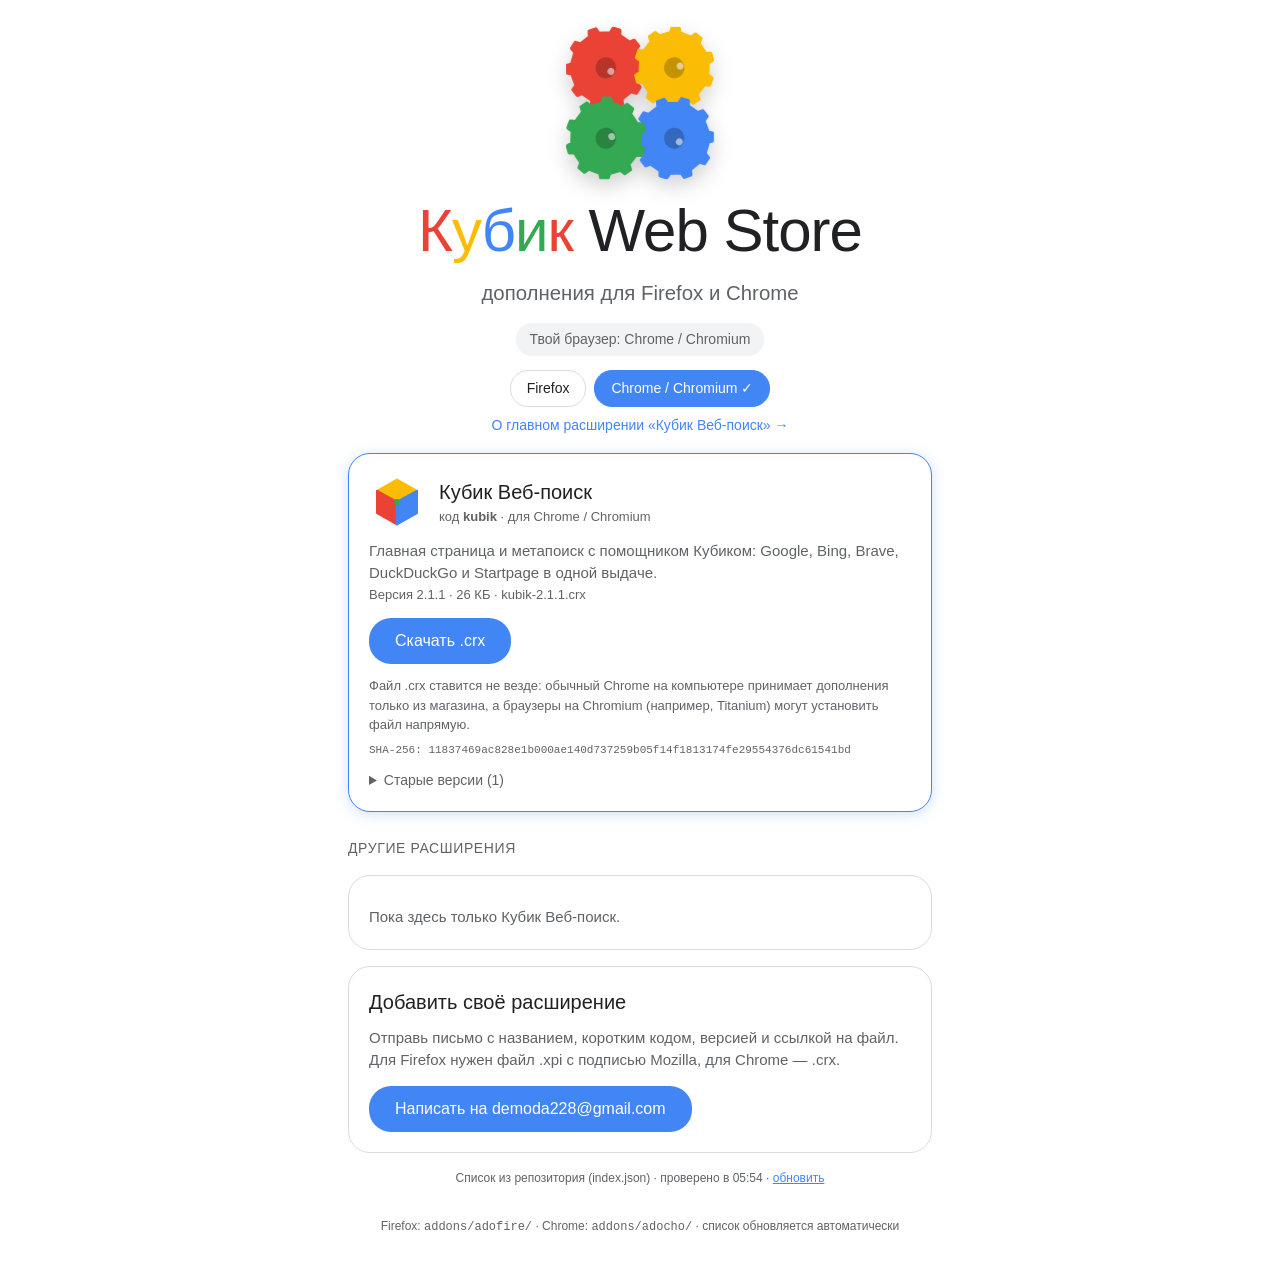
==== index.html @ f7eafb01 "Add files via upload" ====
<!DOCTYPE html><html lang="ru"><head><meta charset="utf-8"><meta name="viewport" content="width=device-width, initial-scale=1"><title>Кубик Web Store</title><link rel="icon" href="icon.svg"><link rel="stylesheet" href="store.css"></head><body data-base="" data-mode="store">
<main class="wrap">
<div class="hero"><div class="mascot" id="m"></div>
<h1 class="logo"><span style="color:#ea4335">К</span><span style="color:#fbbc05">у</span><span style="color:#4285f4">б</span><span style="color:#34a853">и</span><span style="color:#ea4335">к</span> Web Store<small>дополнения для Firefox и Chrome</small></h1>
<div class="det" id="det">Определяю браузер…</div>
<div class="tabs" id="tabs"></div>
<a class="back" href="kubikwebs/">О главном расширении «Кубик Веб-поиск» →</a></div>
<div class="upd" id="upd" hidden></div>
<div id="list"></div>
<div class="stat" id="stat"></div>
<footer>Firefox: <code>addons/adofire/</code> · Chrome: <code>addons/adocho/</code> · список обновляется автоматически</footer>
</main>
<script src="mascot.js"></script><script src="store.js"></script></body></html>
---- store.css ----
:root{--bg:#fff;--fg:#202124;--mut:#5f6368;--card:#fff;--line:#dadce0;--blue:#4285f4;--soft:#f1f3f4;color-scheme:light;box-sizing:border-box;padding-top:env(safe-area-inset-top,0)}
@media(prefers-color-scheme:dark){:root{--bg:#202124;--fg:#e8eaed;--mut:#9aa0a6;--card:#2d2e31;--line:#5f6368;--soft:#3c4043;color-scheme:dark}}
*{box-sizing:border-box}html,body{margin:0}
body{background:var(--bg);color:var(--fg);font-family:"Google Sans",Roboto,Arial,sans-serif;line-height:1.5}
.mascot{width:150px;height:150px;cursor:pointer;filter:drop-shadow(0 8px 10px rgba(0,0,0,.18));animation:float 3.2s ease-in-out infinite;margin:0 auto}
@keyframes float{50%{transform:translateY(-10px)}}.mascot.jump{animation:jump .6s}
@keyframes jump{30%{transform:translateY(-40px) scale(1.05)}60%{transform:translateY(0) scale(1.1,.9)}}
.wrap{max-width:620px;margin:0 auto;padding:28px 18px calc(50px + env(safe-area-inset-bottom,0))}
.hero{text-align:center}.logo{font-size:clamp(40px,11vw,60px);font-weight:500;letter-spacing:-1px;margin:8px 0 0}
.logo small{display:block;font-size:.34em;letter-spacing:0;color:var(--mut);font-weight:400;margin-top:2px}
.det{display:inline-block;margin:14px 0 4px;background:var(--soft);border-radius:16px;padding:6px 14px;font-size:14px;color:var(--mut)}
.card{background:var(--card);border:1px solid var(--line);border-radius:22px;padding:20px;margin:16px 0}
.card.main{border-color:var(--blue);box-shadow:0 2px 14px rgba(66,133,244,.25)}
.row{display:flex;gap:14px;align-items:center}.ico{width:56px;height:56px;border-radius:14px;flex:none}
.card h2{margin:0;font-size:20px;font-weight:500}.meta{color:var(--mut);font-size:13px}
.btn{display:inline-block;margin-top:14px;background:var(--blue);color:#fff;border-radius:22px;padding:11px 26px;text-decoration:none;font-weight:500}
.btn.off{background:var(--soft);color:var(--mut);pointer-events:none}
.note{font-size:13px;color:var(--mut);margin:12px 0 0}details{margin-top:12px;font-size:14px}summary{cursor:pointer;color:var(--mut)}
details a{color:var(--blue);text-decoration:none}.hash{font:11px/1.4 monospace;color:var(--mut);word-break:break-all;margin-top:8px}
h3{font-weight:500;margin:26px 0 0;color:var(--mut);font-size:14px;text-transform:uppercase;letter-spacing:.6px}
footer{text-align:center;color:var(--mut);font-size:12px;margin-top:30px}
.tabs{display:flex;gap:8px;justify-content:center;margin:10px 0 2px}.tab{border:1px solid var(--line);background:none;color:var(--fg);border-radius:18px;padding:7px 16px;font:inherit;font-size:14px;cursor:pointer}.tab.on{background:var(--blue);border-color:var(--blue);color:#fff}
.short{color:var(--mut);margin:10px 0 0;font-size:15px}.engines{display:flex;gap:8px;flex-wrap:wrap;margin:12px 0;padding:0;list-style:none}.engines li{background:var(--soft);border-radius:14px;padding:4px 12px;font-size:13px}
.back{display:inline-block;margin-top:6px;color:var(--blue);text-decoration:none;font-size:14px}
.new{background:#34a853;color:#fff;border-radius:8px;padding:1px 8px;font-size:11px;vertical-align:middle}
.upd{background:var(--blue);color:#fff;border-radius:16px;padding:10px 16px;margin:14px 0;font-size:14px}
.stat{text-align:center;color:var(--mut);font-size:12px;margin-top:16px}.stat a{color:var(--blue)}
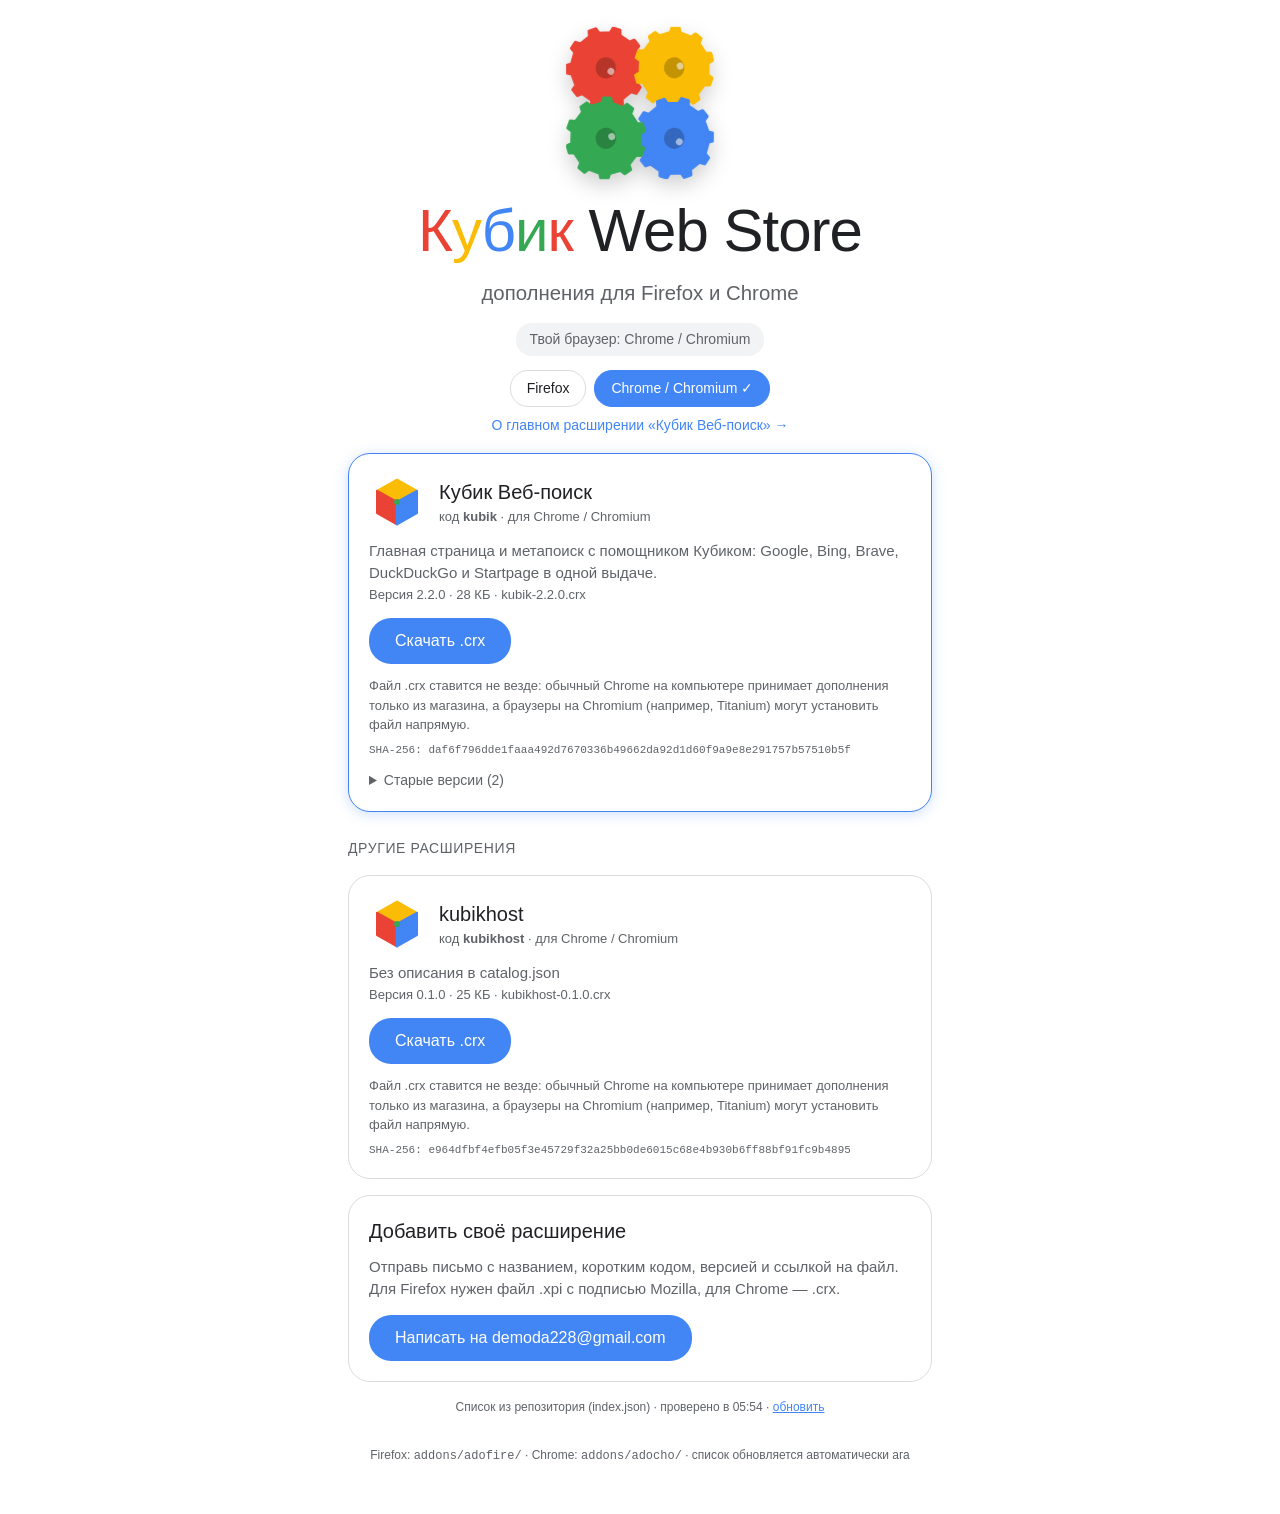
==== commit 84f1d6a9: "Update index.html" ====
--- a/index.html
+++ b/index.html
@@ -8,6 +8,6 @@
 <div class="upd" id="upd" hidden></div>
 <div id="list"></div>
 <div class="stat" id="stat"></div>
-<footer>Firefox: <code>addons/adofire/</code> · Chrome: <code>addons/adocho/</code> · список обновляется автоматически</footer>
+<footer>Firefox: <code>addons/adofire/</code> · Chrome: <code>addons/adocho/</code> · список обновляется автоматически ага</footer>
 </main>
 <script src="mascot.js"></script><script src="store.js"></script></body></html>
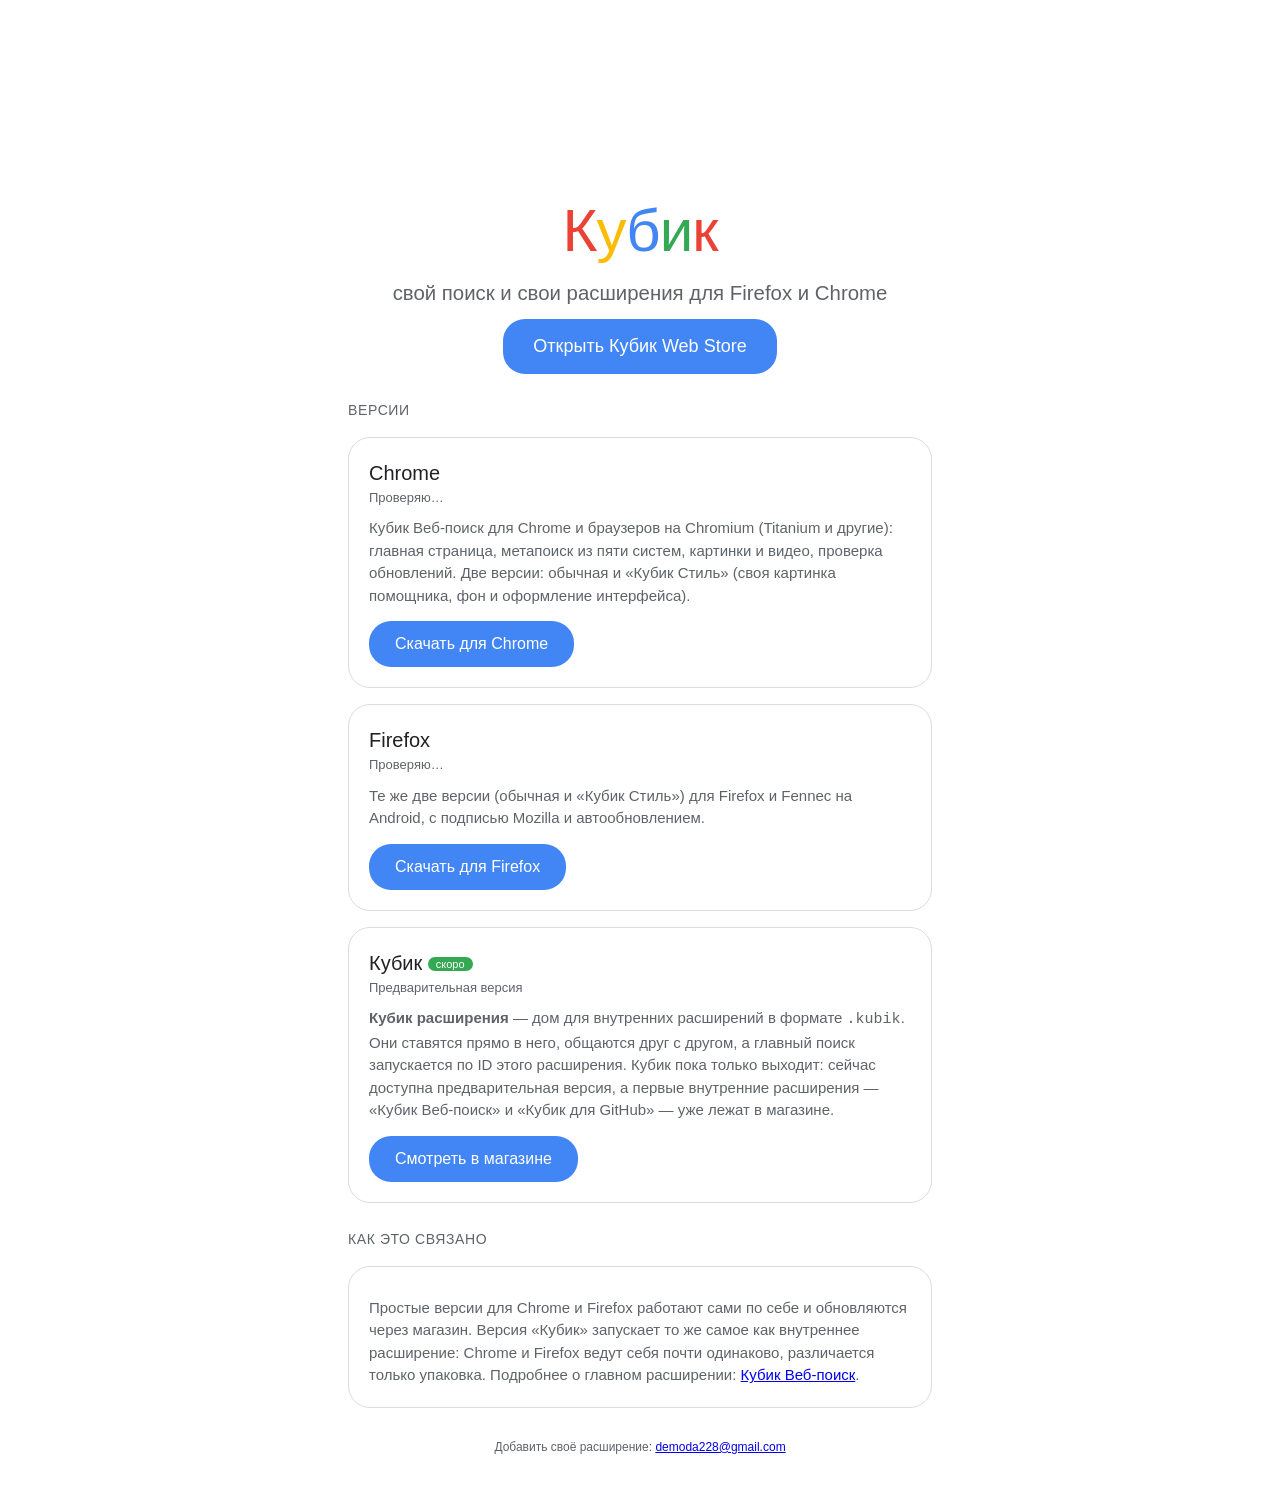
==== commit 58311bdc: "Add files via upload" ====
--- a/index.html
+++ b/index.html
@@ -1,13 +1,14 @@
-<!DOCTYPE html><html lang="ru"><head><meta charset="utf-8"><meta name="viewport" content="width=device-width, initial-scale=1"><title>Кубик Web Store</title><link rel="icon" href="icon.svg"><link rel="stylesheet" href="store.css"></head><body data-base="" data-mode="store">
+<!DOCTYPE html><html lang="ru"><head><meta charset="utf-8"><meta name="viewport" content="width=device-width, initial-scale=1"><title>Кубик — главный сайт</title><link rel="icon" href="icon.svg"><link rel="stylesheet" href="store.css"></head><body>
 <main class="wrap">
 <div class="hero"><div class="mascot" id="m"></div>
-<h1 class="logo"><span style="color:#ea4335">К</span><span style="color:#fbbc05">у</span><span style="color:#4285f4">б</span><span style="color:#34a853">и</span><span style="color:#ea4335">к</span> Web Store<small>дополнения для Firefox и Chrome</small></h1>
-<div class="det" id="det">Определяю браузер…</div>
-<div class="tabs" id="tabs"></div>
-<a class="back" href="kubikwebs/">О главном расширении «Кубик Веб-поиск» →</a></div>
-<div class="upd" id="upd" hidden></div>
-<div id="list"></div>
-<div class="stat" id="stat"></div>
-<footer>Firefox: <code>addons/adofire/</code> · Chrome: <code>addons/adocho/</code> · список обновляется автоматически ага</footer>
+<h1 class="logo"><span style="color:#ea4335">К</span><span style="color:#fbbc05">у</span><span style="color:#4285f4">б</span><span style="color:#34a853">и</span><span style="color:#ea4335">к</span><small>свой поиск и свои расширения для Firefox и Chrome</small></h1>
+<a class="btn big" href="store/">Открыть Кубик Web Store</a></div>
+<h3>Версии</h3>
+<div class="card" id="card-chrome"><h2>Chrome</h2><div class="meta" id="v-chrome">Проверяю…</div><p class="short">Кубик Веб-поиск для Chrome и браузеров на Chromium (Titanium и другие): главная страница, метапоиск из пяти систем, картинки и видео, проверка обновлений. Две версии: обычная и «Кубик Стиль» (своя картинка помощника, фон и оформление интерфейса).</p><a class="btn" href="store/?b=chrome">Скачать для Chrome</a></div>
+<div class="card" id="card-firefox"><h2>Firefox</h2><div class="meta" id="v-firefox">Проверяю…</div><p class="short">Те же две версии (обычная и «Кубик Стиль») для Firefox и Fennec на Android, с подписью Mozilla и автообновлением.</p><a class="btn" href="store/?b=firefox">Скачать для Firefox</a></div>
+<div class="card"><h2>Кубик <span class="new">скоро</span></h2><div class="meta" id="v-kubik">Предварительная версия</div><p class="short"><b>Кубик расширения</b> — дом для внутренних расширений в формате <code>.kubik</code>. Они ставятся прямо в него, общаются друг с другом, а главный поиск запускается по ID этого расширения. Кубик пока только выходит: сейчас доступна предварительная версия, а первые внутренние расширения — «Кубик Веб-поиск» и «Кубик для GitHub» — уже лежат в магазине.</p><a class="btn" href="store/?b=kubik">Смотреть в магазине</a></div>
+<h3>Как это связано</h3>
+<div class="card"><p class="short">Простые версии для Chrome и Firefox работают сами по себе и обновляются через магазин. Версия «Кубик» запускает то же самое как внутреннее расширение: Chrome и Firefox ведут себя почти одинаково, различается только упаковка. Подробнее о главном расширении: <a href="kubikwebs/">Кубик Веб-поиск</a>.</p></div>
+<footer>Добавить своё расширение: <a href="mailto:demoda228@gmail.com">demoda228@gmail.com</a></footer>
 </main>
-<script src="mascot.js"></script><script src="store.js"></script></body></html>
+<script src="mascot.js"></script><script src="main.js"></script></body></html>
--- a/store.css
+++ b/store.css
@@ -25,3 +25,5 @@
 .new{background:#34a853;color:#fff;border-radius:8px;padding:1px 8px;font-size:11px;vertical-align:middle}
 .upd{background:var(--blue);color:#fff;border-radius:16px;padding:10px 16px;margin:14px 0;font-size:14px}
 .stat{text-align:center;color:var(--mut);font-size:12px;margin-top:16px}.stat a{color:var(--blue)}
+.btn.big{font-size:18px;padding:14px 30px;margin-top:10px}
+.card.hl{outline:3px solid var(--blue)}
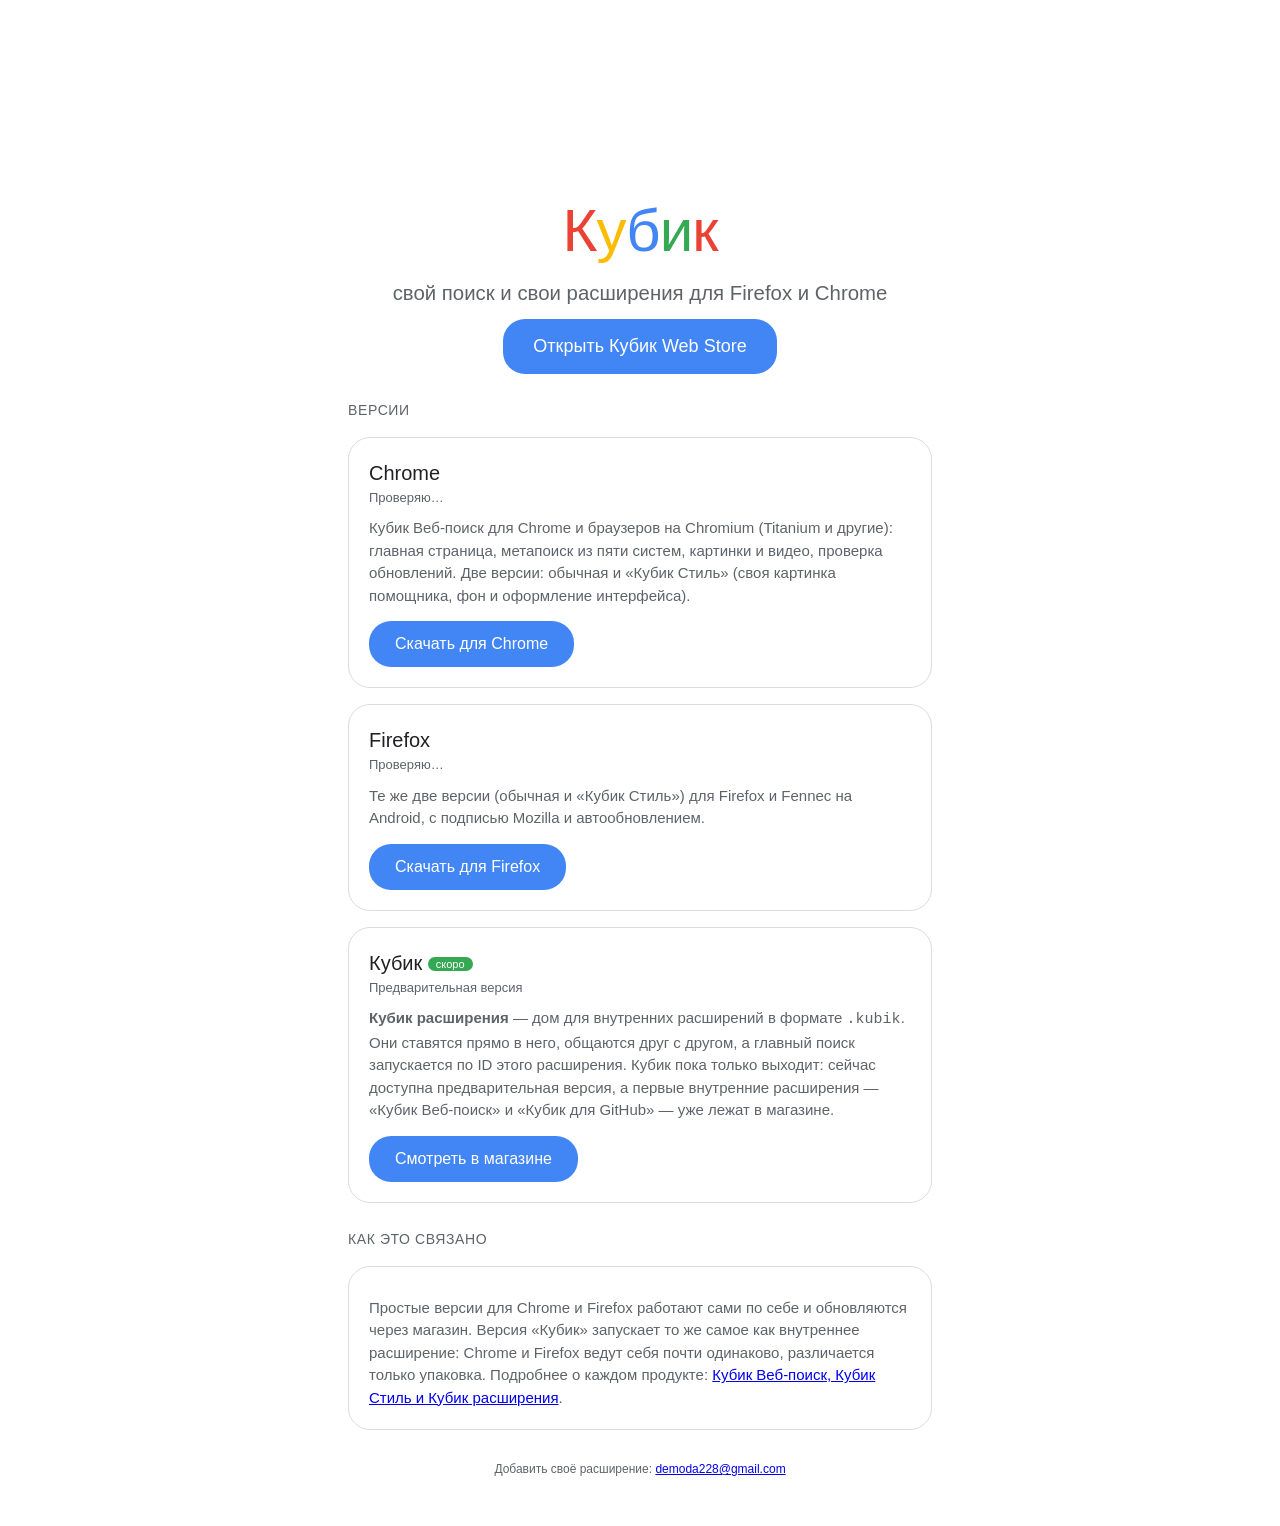
==== commit 83854f4e: "Add files via upload" ====
--- a/index.html
+++ b/index.html
@@ -8,7 +8,7 @@
 <div class="card" id="card-firefox"><h2>Firefox</h2><div class="meta" id="v-firefox">Проверяю…</div><p class="short">Те же две версии (обычная и «Кубик Стиль») для Firefox и Fennec на Android, с подписью Mozilla и автообновлением.</p><a class="btn" href="store/?b=firefox">Скачать для Firefox</a></div>
 <div class="card"><h2>Кубик <span class="new">скоро</span></h2><div class="meta" id="v-kubik">Предварительная версия</div><p class="short"><b>Кубик расширения</b> — дом для внутренних расширений в формате <code>.kubik</code>. Они ставятся прямо в него, общаются друг с другом, а главный поиск запускается по ID этого расширения. Кубик пока только выходит: сейчас доступна предварительная версия, а первые внутренние расширения — «Кубик Веб-поиск» и «Кубик для GitHub» — уже лежат в магазине.</p><a class="btn" href="store/?b=kubik">Смотреть в магазине</a></div>
 <h3>Как это связано</h3>
-<div class="card"><p class="short">Простые версии для Chrome и Firefox работают сами по себе и обновляются через магазин. Версия «Кубик» запускает то же самое как внутреннее расширение: Chrome и Firefox ведут себя почти одинаково, различается только упаковка. Подробнее о главном расширении: <a href="kubikwebs/">Кубик Веб-поиск</a>.</p></div>
+<div class="card"><p class="short">Простые версии для Chrome и Firefox работают сами по себе и обновляются через магазин. Версия «Кубик» запускает то же самое как внутреннее расширение: Chrome и Firefox ведут себя почти одинаково, различается только упаковка. Подробнее о каждом продукте: <a href="kubikwebs/">Кубик Веб-поиск, Кубик Стиль и Кубик расширения</a>.</p></div>
 <footer>Добавить своё расширение: <a href="mailto:demoda228@gmail.com">demoda228@gmail.com</a></footer>
 </main>
 <script src="mascot.js"></script><script src="main.js"></script></body></html>
--- a/store.css
+++ b/store.css
@@ -27,3 +27,4 @@
 .stat{text-align:center;color:var(--mut);font-size:12px;margin-top:16px}.stat a{color:var(--blue)}
 .btn.big{font-size:18px;padding:14px 30px;margin-top:10px}
 .card.hl{outline:3px solid var(--blue)}
+.about{margin:10px 0;line-height:1.6;font-size:15px}.feat{margin:8px 0 12px;padding-left:20px;line-height:1.6;font-size:14px}.card .more-l{display:inline-block;margin-top:8px}
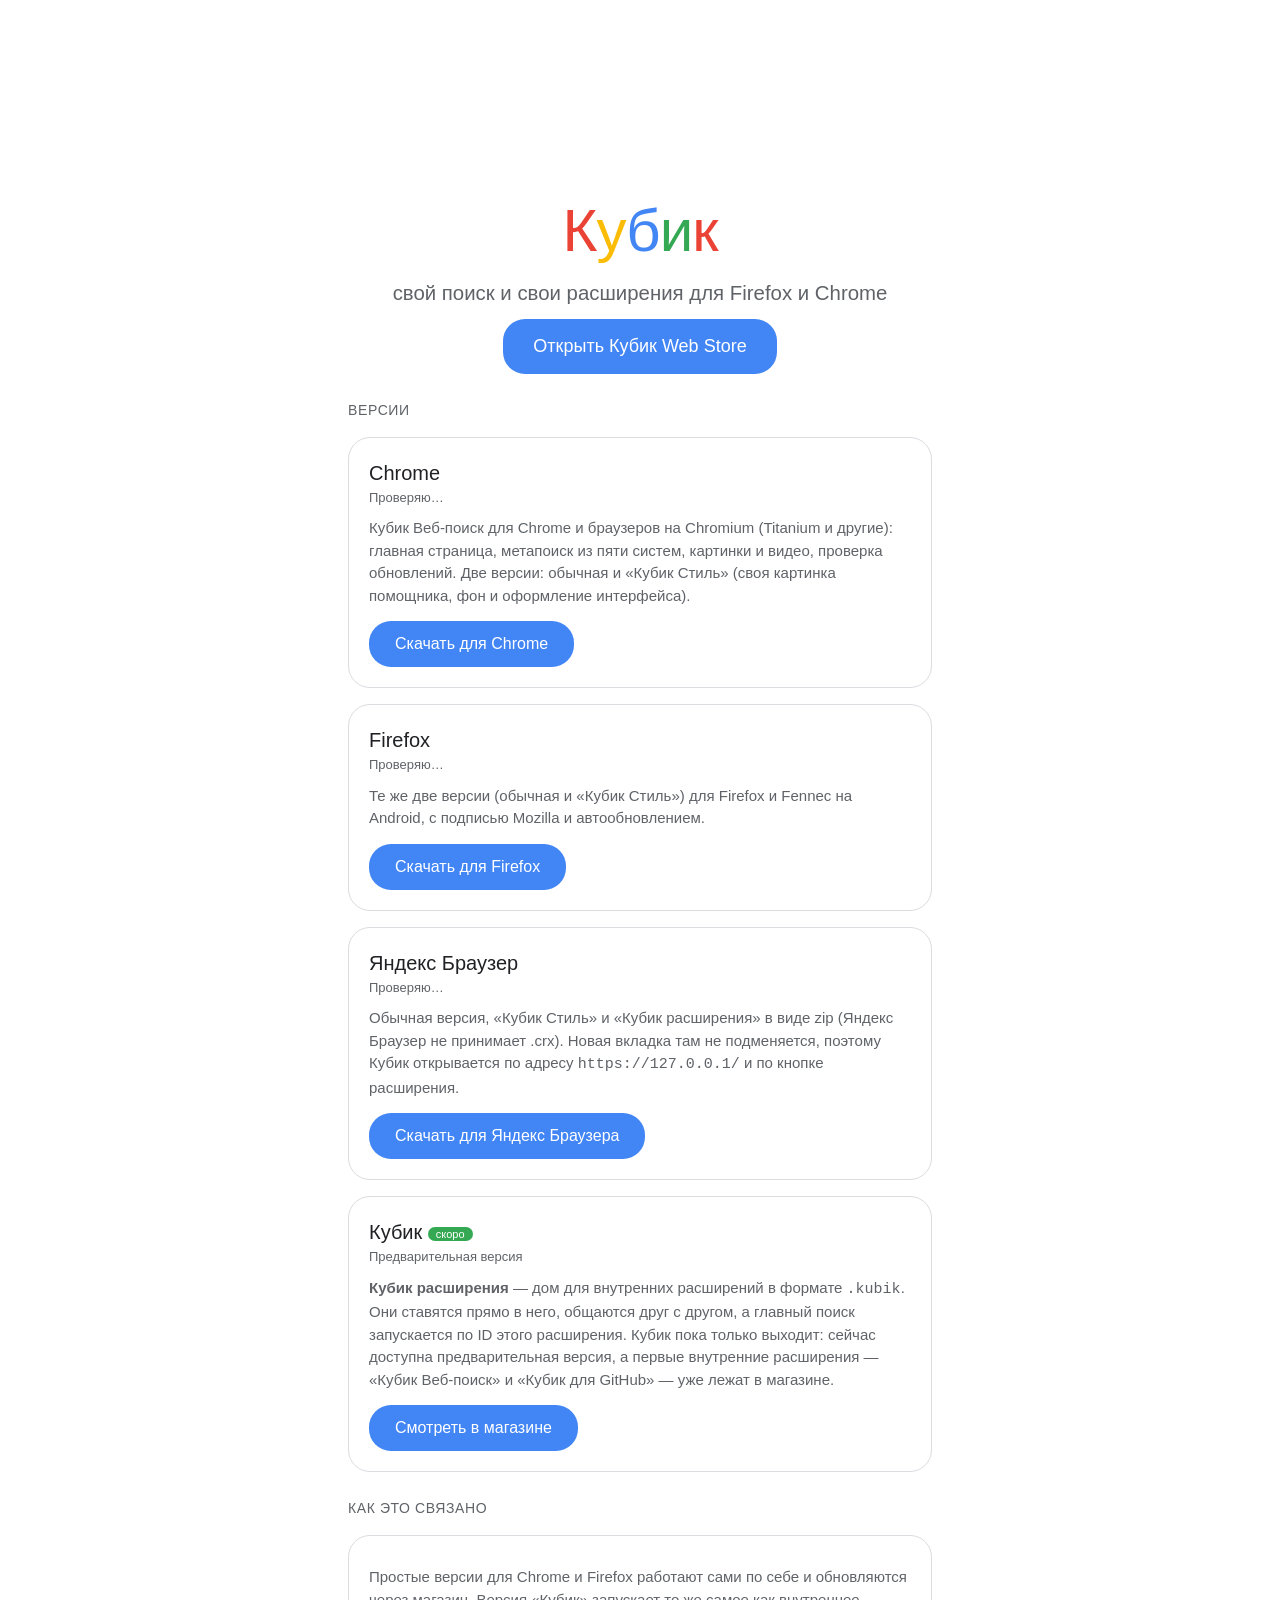
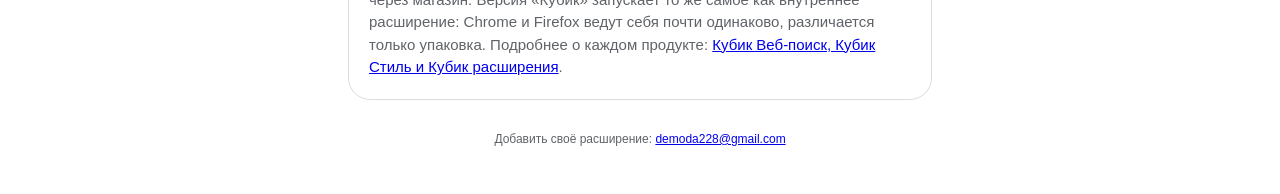
==== commit 60b45248: "Add files via upload" ====
--- a/index.html
+++ b/index.html
@@ -6,6 +6,7 @@
 <h3>Версии</h3>
 <div class="card" id="card-chrome"><h2>Chrome</h2><div class="meta" id="v-chrome">Проверяю…</div><p class="short">Кубик Веб-поиск для Chrome и браузеров на Chromium (Titanium и другие): главная страница, метапоиск из пяти систем, картинки и видео, проверка обновлений. Две версии: обычная и «Кубик Стиль» (своя картинка помощника, фон и оформление интерфейса).</p><a class="btn" href="store/?b=chrome">Скачать для Chrome</a></div>
 <div class="card" id="card-firefox"><h2>Firefox</h2><div class="meta" id="v-firefox">Проверяю…</div><p class="short">Те же две версии (обычная и «Кубик Стиль») для Firefox и Fennec на Android, с подписью Mozilla и автообновлением.</p><a class="btn" href="store/?b=firefox">Скачать для Firefox</a></div>
+<div class="card" id="card-yandex"><h2>Яндекс Браузер</h2><div class="meta" id="v-yandex">Проверяю…</div><p class="short">Обычная версия, «Кубик Стиль» и «Кубик расширения» в виде zip (Яндекс Браузер не принимает .crx). Новая вкладка там не подменяется, поэтому Кубик открывается по адресу <code>https://127.0.0.1/</code> и по кнопке расширения.</p><a class="btn" href="store/?b=yandex">Скачать для Яндекс Браузера</a></div>
 <div class="card"><h2>Кубик <span class="new">скоро</span></h2><div class="meta" id="v-kubik">Предварительная версия</div><p class="short"><b>Кубик расширения</b> — дом для внутренних расширений в формате <code>.kubik</code>. Они ставятся прямо в него, общаются друг с другом, а главный поиск запускается по ID этого расширения. Кубик пока только выходит: сейчас доступна предварительная версия, а первые внутренние расширения — «Кубик Веб-поиск» и «Кубик для GitHub» — уже лежат в магазине.</p><a class="btn" href="store/?b=kubik">Смотреть в магазине</a></div>
 <h3>Как это связано</h3>
 <div class="card"><p class="short">Простые версии для Chrome и Firefox работают сами по себе и обновляются через магазин. Версия «Кубик» запускает то же самое как внутреннее расширение: Chrome и Firefox ведут себя почти одинаково, различается только упаковка. Подробнее о каждом продукте: <a href="kubikwebs/">Кубик Веб-поиск, Кубик Стиль и Кубик расширения</a>.</p></div>
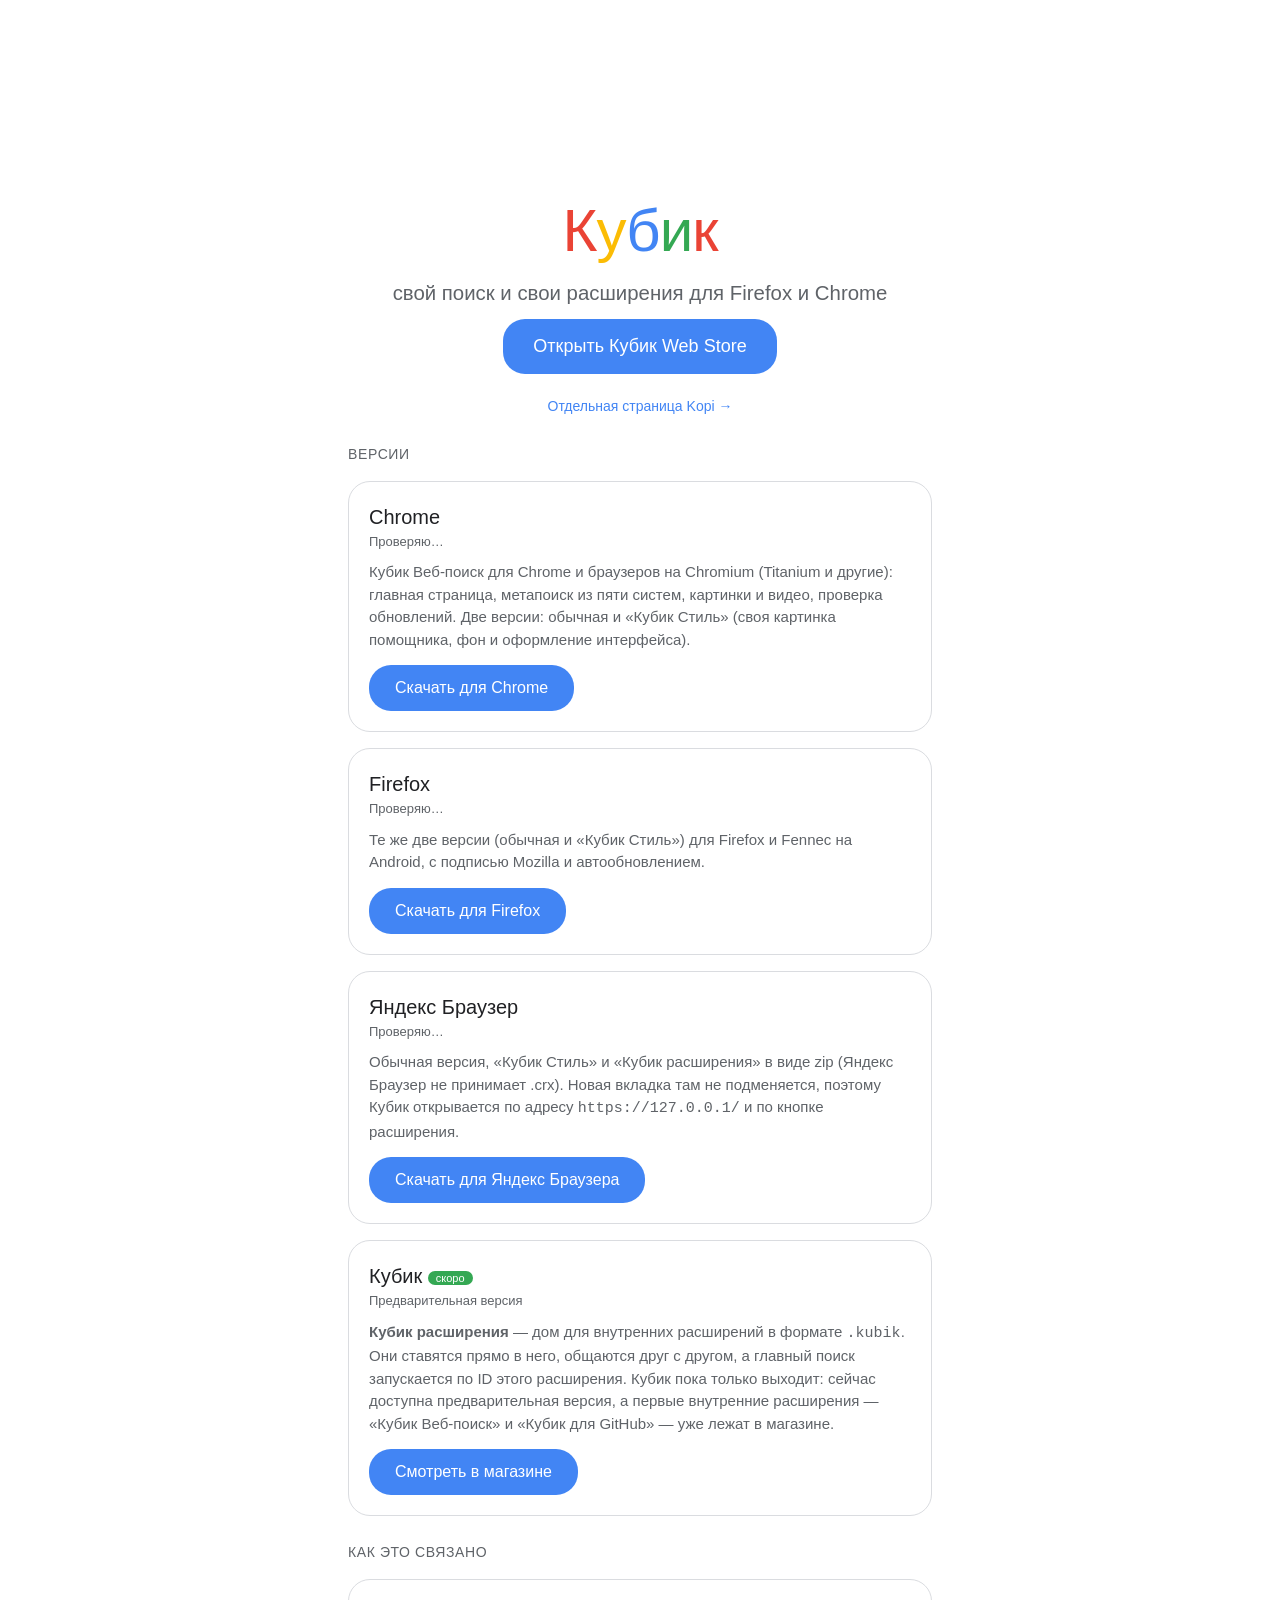
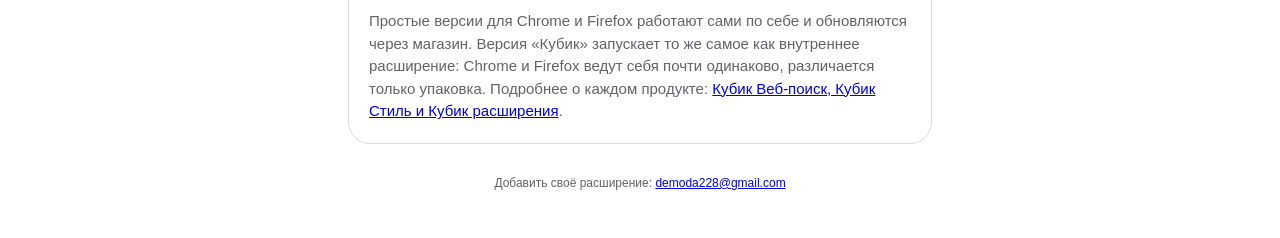
==== commit 6fa1afbb: "Link Kopi extension page from homepage" ====
--- a/index.html
+++ b/index.html
@@ -2,7 +2,7 @@
 <main class="wrap">
 <div class="hero"><div class="mascot" id="m"></div>
 <h1 class="logo"><span style="color:#ea4335">К</span><span style="color:#fbbc05">у</span><span style="color:#4285f4">б</span><span style="color:#34a853">и</span><span style="color:#ea4335">к</span><small>свой поиск и свои расширения для Firefox и Chrome</small></h1>
-<a class="btn big" href="store/">Открыть Кубик Web Store</a></div>
+<a class="btn big" href="store/">Открыть Кубик Web Store</a><p><a class="back" href="kopi/">Отдельная страница Kopi →</a></p></div>
 <h3>Версии</h3>
 <div class="card" id="card-chrome"><h2>Chrome</h2><div class="meta" id="v-chrome">Проверяю…</div><p class="short">Кубик Веб-поиск для Chrome и браузеров на Chromium (Titanium и другие): главная страница, метапоиск из пяти систем, картинки и видео, проверка обновлений. Две версии: обычная и «Кубик Стиль» (своя картинка помощника, фон и оформление интерфейса).</p><a class="btn" href="store/?b=chrome">Скачать для Chrome</a></div>
 <div class="card" id="card-firefox"><h2>Firefox</h2><div class="meta" id="v-firefox">Проверяю…</div><p class="short">Те же две версии (обычная и «Кубик Стиль») для Firefox и Fennec на Android, с подписью Mozilla и автообновлением.</p><a class="btn" href="store/?b=firefox">Скачать для Firefox</a></div>
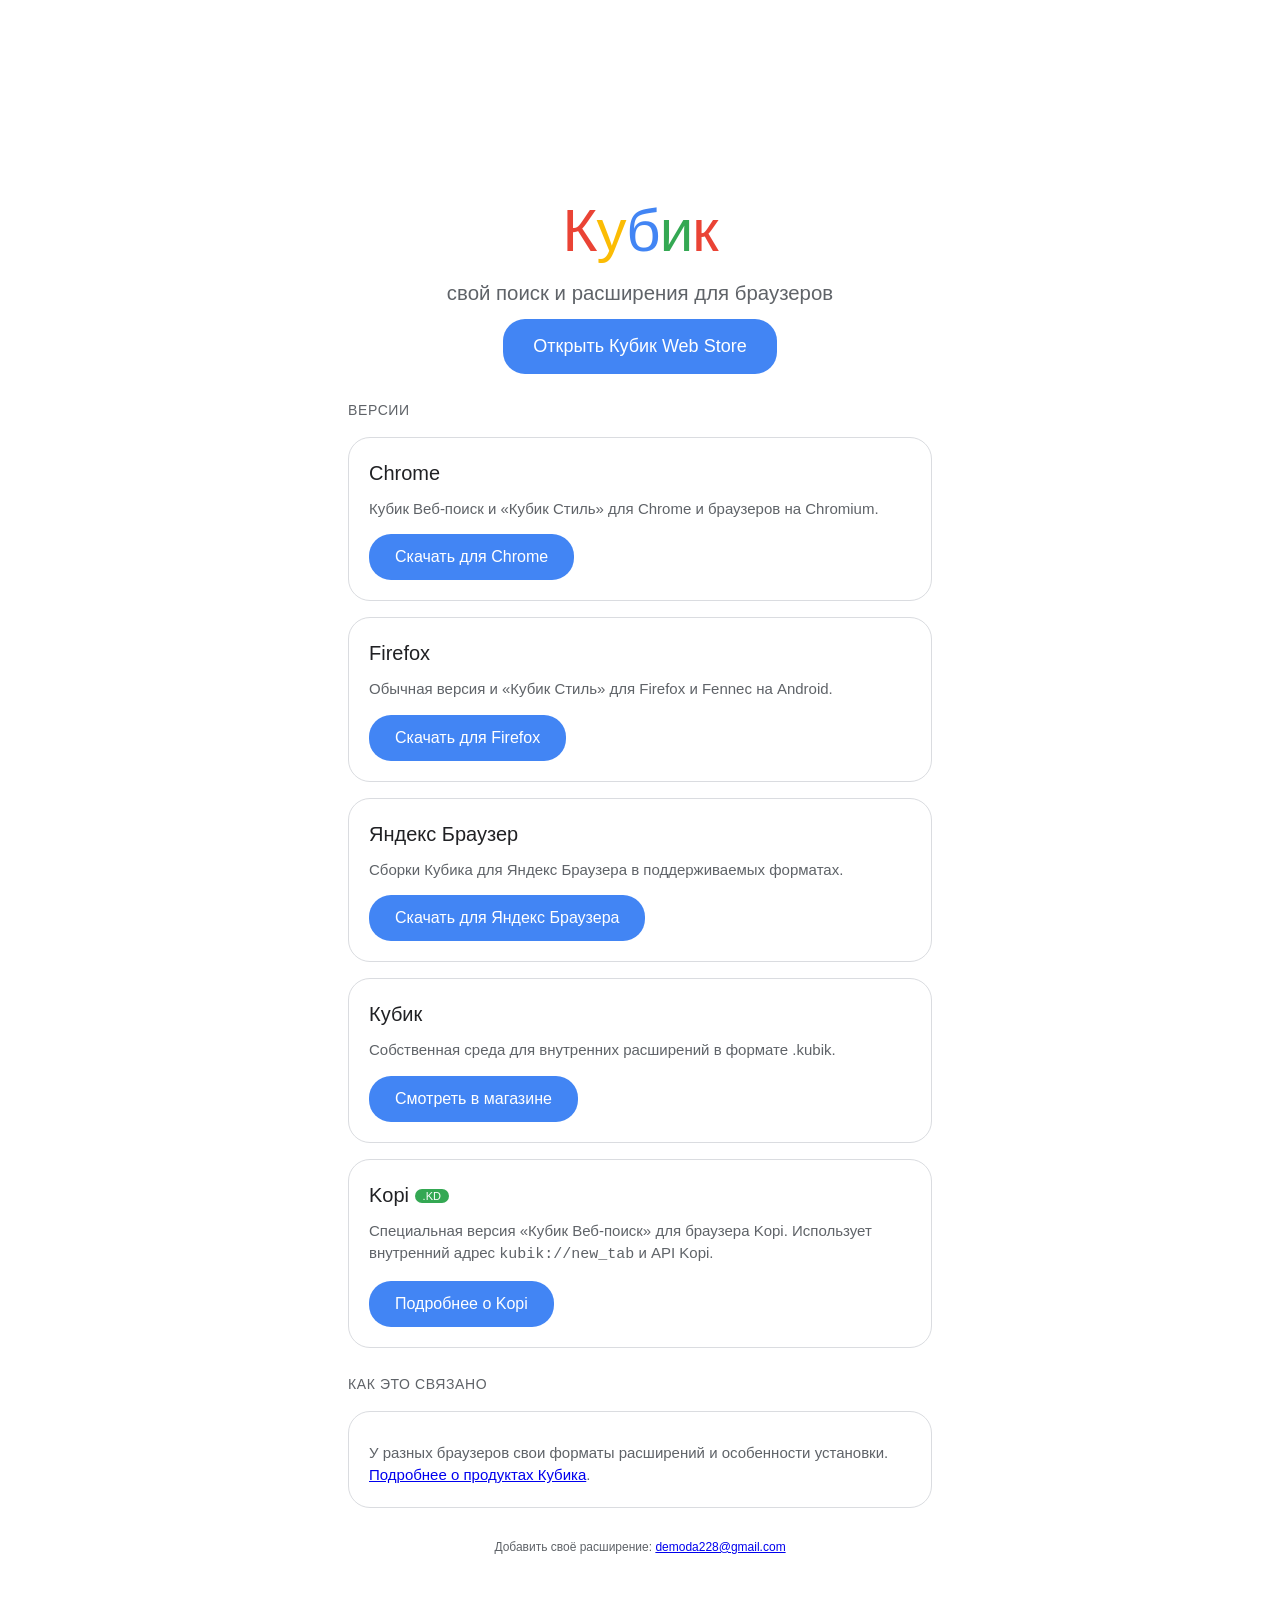
==== commit 8ce14ebb: "Add Kopi to main versions page" ====
--- a/index.html
+++ b/index.html
@@ -1,15 +1 @@
-<!DOCTYPE html><html lang="ru"><head><meta charset="utf-8"><meta name="viewport" content="width=device-width, initial-scale=1"><title>Кубик — главный сайт</title><link rel="icon" href="icon.svg"><link rel="stylesheet" href="store.css"></head><body>
-<main class="wrap">
-<div class="hero"><div class="mascot" id="m"></div>
-<h1 class="logo"><span style="color:#ea4335">К</span><span style="color:#fbbc05">у</span><span style="color:#4285f4">б</span><span style="color:#34a853">и</span><span style="color:#ea4335">к</span><small>свой поиск и свои расширения для Firefox и Chrome</small></h1>
-<a class="btn big" href="store/">Открыть Кубик Web Store</a><p><a class="back" href="kopi/">Отдельная страница Kopi →</a></p></div>
-<h3>Версии</h3>
-<div class="card" id="card-chrome"><h2>Chrome</h2><div class="meta" id="v-chrome">Проверяю…</div><p class="short">Кубик Веб-поиск для Chrome и браузеров на Chromium (Titanium и другие): главная страница, метапоиск из пяти систем, картинки и видео, проверка обновлений. Две версии: обычная и «Кубик Стиль» (своя картинка помощника, фон и оформление интерфейса).</p><a class="btn" href="store/?b=chrome">Скачать для Chrome</a></div>
-<div class="card" id="card-firefox"><h2>Firefox</h2><div class="meta" id="v-firefox">Проверяю…</div><p class="short">Те же две версии (обычная и «Кубик Стиль») для Firefox и Fennec на Android, с подписью Mozilla и автообновлением.</p><a class="btn" href="store/?b=firefox">Скачать для Firefox</a></div>
-<div class="card" id="card-yandex"><h2>Яндекс Браузер</h2><div class="meta" id="v-yandex">Проверяю…</div><p class="short">Обычная версия, «Кубик Стиль» и «Кубик расширения» в виде zip (Яндекс Браузер не принимает .crx). Новая вкладка там не подменяется, поэтому Кубик открывается по адресу <code>https://127.0.0.1/</code> и по кнопке расширения.</p><a class="btn" href="store/?b=yandex">Скачать для Яндекс Браузера</a></div>
-<div class="card"><h2>Кубик <span class="new">скоро</span></h2><div class="meta" id="v-kubik">Предварительная версия</div><p class="short"><b>Кубик расширения</b> — дом для внутренних расширений в формате <code>.kubik</code>. Они ставятся прямо в него, общаются друг с другом, а главный поиск запускается по ID этого расширения. Кубик пока только выходит: сейчас доступна предварительная версия, а первые внутренние расширения — «Кубик Веб-поиск» и «Кубик для GitHub» — уже лежат в магазине.</p><a class="btn" href="store/?b=kubik">Смотреть в магазине</a></div>
-<h3>Как это связано</h3>
-<div class="card"><p class="short">Простые версии для Chrome и Firefox работают сами по себе и обновляются через магазин. Версия «Кубик» запускает то же самое как внутреннее расширение: Chrome и Firefox ведут себя почти одинаково, различается только упаковка. Подробнее о каждом продукте: <a href="kubikwebs/">Кубик Веб-поиск, Кубик Стиль и Кубик расширения</a>.</p></div>
-<footer>Добавить своё расширение: <a href="mailto:demoda228@gmail.com">demoda228@gmail.com</a></footer>
-</main>
-<script src="mascot.js"></script><script src="main.js"></script></body></html>
+<!DOCTYPE html><html lang="ru"><head><meta charset="utf-8"><meta name="viewport" content="width=device-width, initial-scale=1"><title>Кубик — главный сайт</title><link rel="icon" href="icon.svg"><link rel="stylesheet" href="store.css"></head><body><main class="wrap"><div class="hero"><div class="mascot" id="m"></div><h1 class="logo"><span style="color:#ea4335">К</span><span style="color:#fbbc05">у</span><span style="color:#4285f4">б</span><span style="color:#34a853">и</span><span style="color:#ea4335">к</span><small>свой поиск и расширения для браузеров</small></h1><a class="btn big" href="store/">Открыть Кубик Web Store</a></div><h3>Версии</h3><div class="card"><h2>Chrome</h2><p class="short">Кубик Веб-поиск и «Кубик Стиль» для Chrome и браузеров на Chromium.</p><a class="btn" href="store/?b=chrome">Скачать для Chrome</a></div><div class="card"><h2>Firefox</h2><p class="short">Обычная версия и «Кубик Стиль» для Firefox и Fennec на Android.</p><a class="btn" href="store/?b=firefox">Скачать для Firefox</a></div><div class="card"><h2>Яндекс Браузер</h2><p class="short">Сборки Кубика для Яндекс Браузера в поддерживаемых форматах.</p><a class="btn" href="store/?b=yandex">Скачать для Яндекс Браузера</a></div><div class="card"><h2>Кубик</h2><p class="short">Собственная среда для внутренних расширений в формате .kubik.</p><a class="btn" href="store/?b=kubik">Смотреть в магазине</a></div><div class="card"><h2>Kopi <span class="new">.KD</span></h2><p class="short">Специальная версия «Кубик Веб-поиск» для браузера Kopi. Использует внутренний адрес <code>kubik://new_tab</code> и API Kopi.</p><a class="btn" href="kopi/">Подробнее о Kopi</a></div><h3>Как это связано</h3><div class="card"><p class="short">У разных браузеров свои форматы расширений и особенности установки. <a href="kubikwebs/">Подробнее о продуктах Кубика</a>.</p></div><footer>Добавить своё расширение: <a href="mailto:demoda228@gmail.com">demoda228@gmail.com</a></footer></main><script src="mascot.js"></script><script src="main.js"></script></body></html>
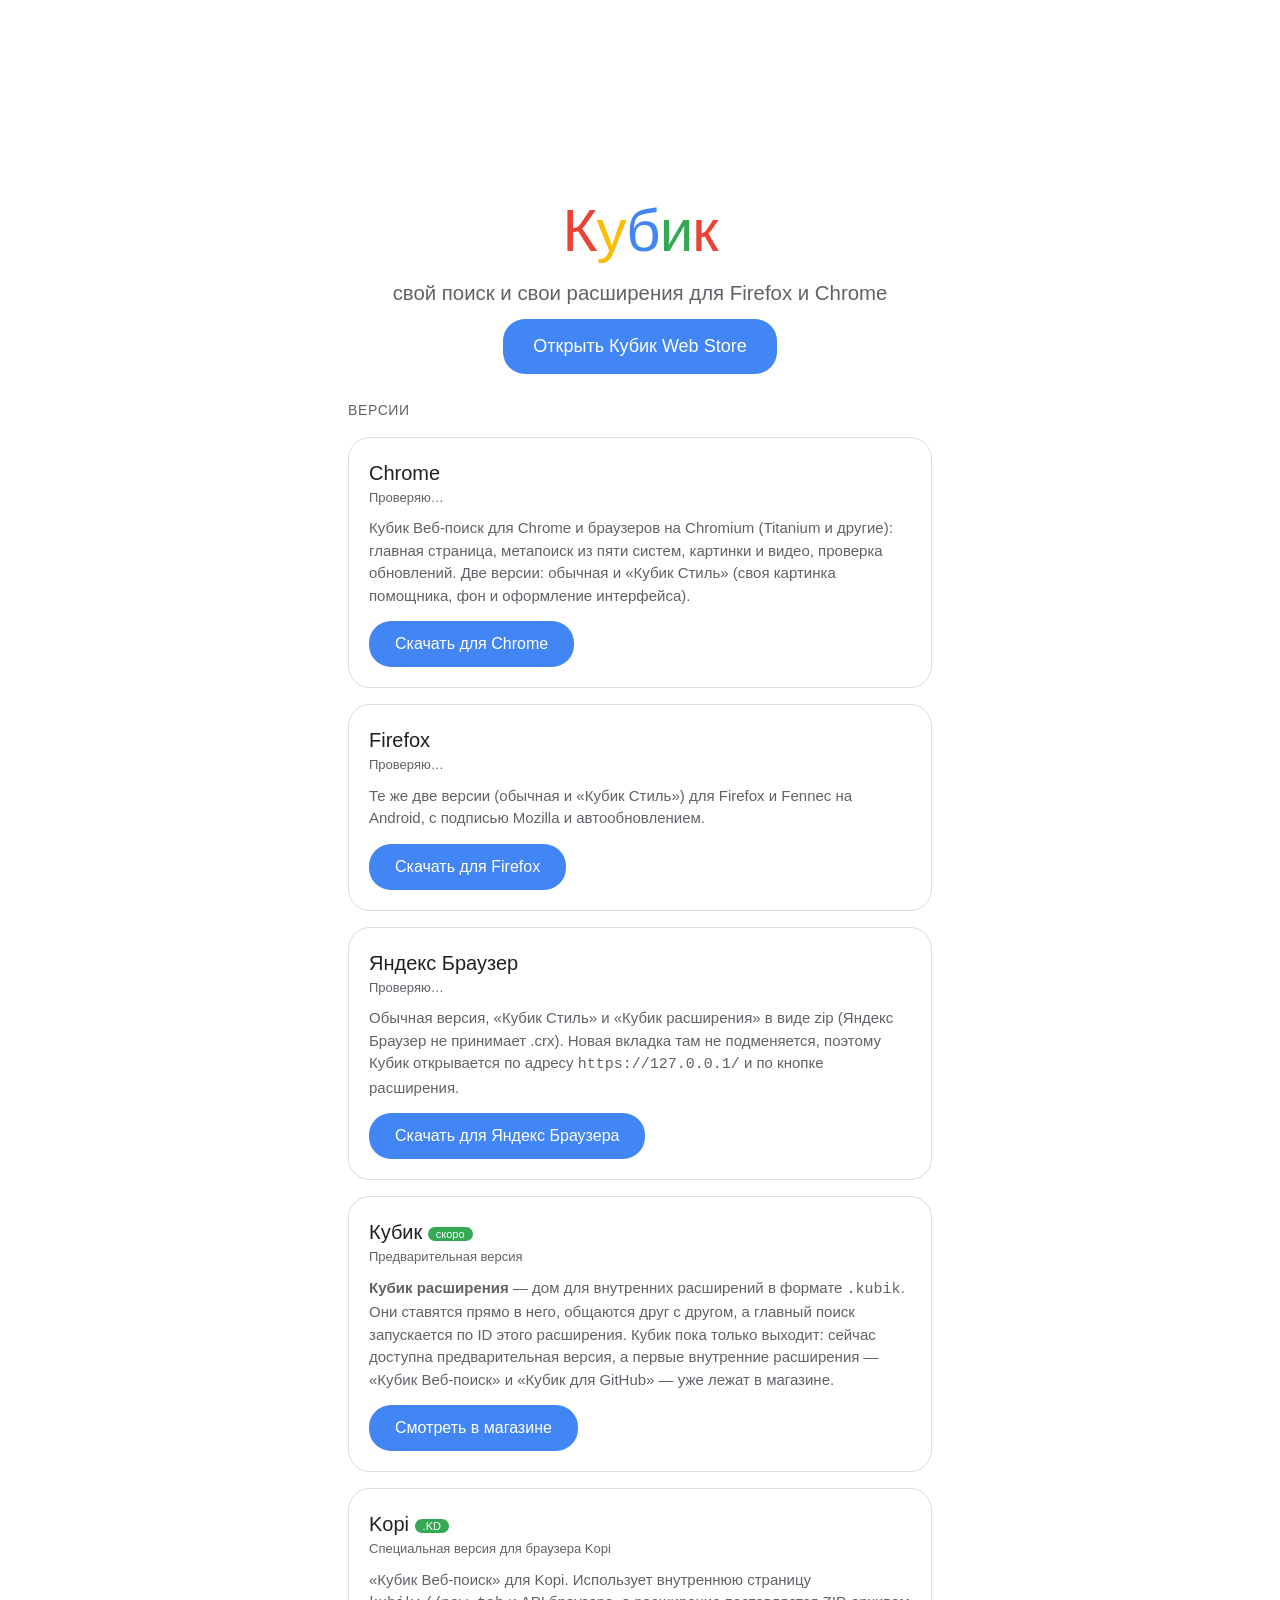
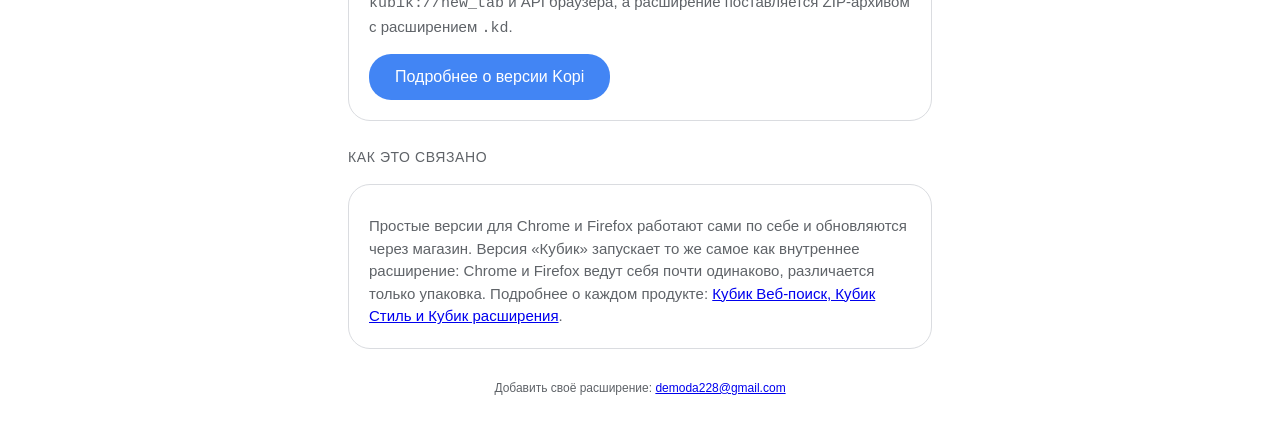
==== commit d8e47536: "Preserve existing version descriptions and add Kopi version card" ====
--- a/index.html
+++ b/index.html
@@ -1 +1,17 @@
-<!DOCTYPE html><html lang="ru"><head><meta charset="utf-8"><meta name="viewport" content="width=device-width, initial-scale=1"><title>Кубик — главный сайт</title><link rel="icon" href="icon.svg"><link rel="stylesheet" href="store.css"></head><body><main class="wrap"><div class="hero"><div class="mascot" id="m"></div><h1 class="logo"><span style="color:#ea4335">К</span><span style="color:#fbbc05">у</span><span style="color:#4285f4">б</span><span style="color:#34a853">и</span><span style="color:#ea4335">к</span><small>свой поиск и расширения для браузеров</small></h1><a class="btn big" href="store/">Открыть Кубик Web Store</a></div><h3>Версии</h3><div class="card"><h2>Chrome</h2><p class="short">Кубик Веб-поиск и «Кубик Стиль» для Chrome и браузеров на Chromium.</p><a class="btn" href="store/?b=chrome">Скачать для Chrome</a></div><div class="card"><h2>Firefox</h2><p class="short">Обычная версия и «Кубик Стиль» для Firefox и Fennec на Android.</p><a class="btn" href="store/?b=firefox">Скачать для Firefox</a></div><div class="card"><h2>Яндекс Браузер</h2><p class="short">Сборки Кубика для Яндекс Браузера в поддерживаемых форматах.</p><a class="btn" href="store/?b=yandex">Скачать для Яндекс Браузера</a></div><div class="card"><h2>Кубик</h2><p class="short">Собственная среда для внутренних расширений в формате .kubik.</p><a class="btn" href="store/?b=kubik">Смотреть в магазине</a></div><div class="card"><h2>Kopi <span class="new">.KD</span></h2><p class="short">Специальная версия «Кубик Веб-поиск» для браузера Kopi. Использует внутренний адрес <code>kubik://new_tab</code> и API Kopi.</p><a class="btn" href="kopi/">Подробнее о Kopi</a></div><h3>Как это связано</h3><div class="card"><p class="short">У разных браузеров свои форматы расширений и особенности установки. <a href="kubikwebs/">Подробнее о продуктах Кубика</a>.</p></div><footer>Добавить своё расширение: <a href="mailto:demoda228@gmail.com">demoda228@gmail.com</a></footer></main><script src="mascot.js"></script><script src="main.js"></script></body></html>+<!DOCTYPE html><html lang="ru"><head><meta charset="utf-8"><meta name="viewport" content="width=device-width, initial-scale=1"><title>Кубик — главный сайт</title><link rel="icon" href="icon.svg"><link rel="stylesheet" href="store.css"></head><body>
+<main class="wrap">
+<div class="hero"><div class="mascot" id="m"></div>
+<h1 class="logo"><span style="color:#ea4335">К</span><span style="color:#fbbc05">у</span><span style="color:#4285f4">б</span><span style="color:#34a853">и</span><span style="color:#ea4335">к</span><small>свой поиск и свои расширения для Firefox и Chrome</small></h1>
+<a class="btn big" href="store/">Открыть Кубик Web Store</a></div>
+<h3>Версии</h3>
+<div class="card" id="card-chrome"><h2>Chrome</h2><div class="meta" id="v-chrome">Проверяю…</div><p class="short">Кубик Веб-поиск для Chrome и браузеров на Chromium (Titanium и другие): главная страница, метапоиск из пяти систем, картинки и видео, проверка обновлений. Две версии: обычная и «Кубик Стиль» (своя картинка помощника, фон и оформление интерфейса).</p><a class="btn" href="store/?b=chrome">Скачать для Chrome</a></div>
+<div class="card" id="card-firefox"><h2>Firefox</h2><div class="meta" id="v-firefox">Проверяю…</div><p class="short">Те же две версии (обычная и «Кубик Стиль») для Firefox и Fennec на Android, с подписью Mozilla и автообновлением.</p><a class="btn" href="store/?b=firefox">Скачать для Firefox</a></div>
+<div class="card" id="card-yandex"><h2>Яндекс Браузер</h2><div class="meta" id="v-yandex">Проверяю…</div><p class="short">Обычная версия, «Кубик Стиль» и «Кубик расширения» в виде zip (Яндекс Браузер не принимает .crx). Новая вкладка там не подменяется, поэтому Кубик открывается по адресу <code>https://127.0.0.1/</code> и по кнопке расширения.</p><a class="btn" href="store/?b=yandex">Скачать для Яндекс Браузера</a></div>
+<div class="card"><h2>Кубик <span class="new">скоро</span></h2><div class="meta" id="v-kubik">Предварительная версия</div><p class="short"><b>Кубик расширения</b> — дом для внутренних расширений в формате <code>.kubik</code>. Они ставятся прямо в него, общаются друг с другом, а главный поиск запускается по ID этого расширения. Кубик пока только выходит: сейчас доступна предварительная версия, а первые внутренние расширения — «Кубик Веб-поиск» и «Кубик для GitHub» — уже лежат в магазине.</p><a class="btn" href="store/?b=kubik">Смотреть в магазине</a></div>
+
+<div class="card" id="card-kopi"><h2>Kopi <span class="new">.KD</span></h2><div class="meta">Специальная версия для браузера Kopi</div><p class="short">«Кубик Веб-поиск» для Kopi. Использует внутреннюю страницу <code>kubik://new_tab</code> и API браузера, а расширение поставляется ZIP-архивом с расширением <code>.kd</code>.</p><a class="btn" href="kopi/">Подробнее о версии Kopi</a></div>
+<h3>Как это связано</h3>
+<div class="card"><p class="short">Простые версии для Chrome и Firefox работают сами по себе и обновляются через магазин. Версия «Кубик» запускает то же самое как внутреннее расширение: Chrome и Firefox ведут себя почти одинаково, различается только упаковка. Подробнее о каждом продукте: <a href="kubikwebs/">Кубик Веб-поиск, Кубик Стиль и Кубик расширения</a>.</p></div>
+<footer>Добавить своё расширение: <a href="mailto:demoda228@gmail.com">demoda228@gmail.com</a></footer>
+</main>
+<script src="mascot.js"></script><script src="main.js"></script></body></html>
